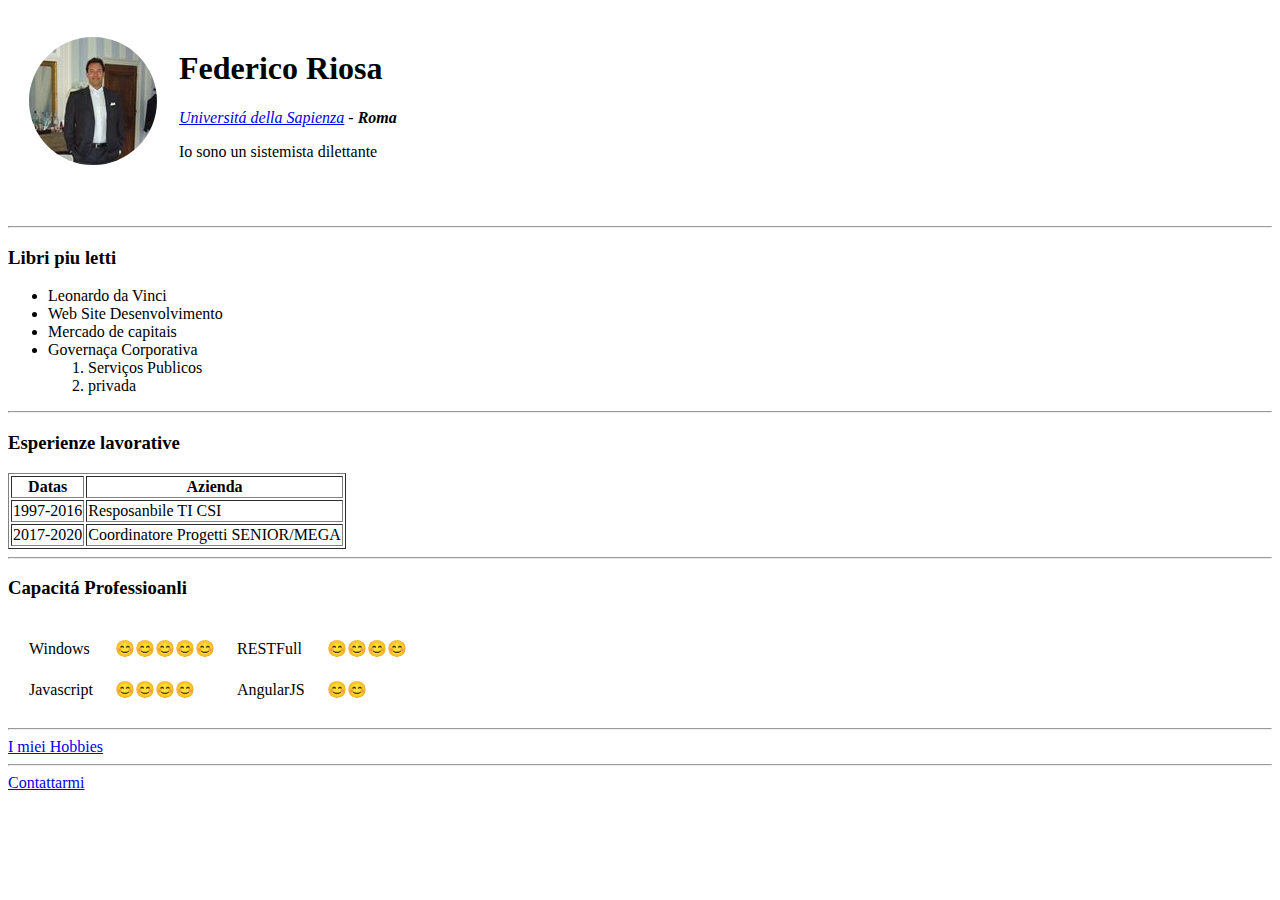
==== index.html @ eae26eab "Add files via upload" ====
<!DOCTYPE html>
<html lang="en">

<head>
  <meta charset="UTF-8">
  <meta name="viewport" content="width=device-width, initial-scale=1.0">
  <meta http-equiv="X-UA-Compatible" content="ie=edge">
  <title>😂 Federico Sito Persoanle</title>
</head>

<body>
  <table cellspacing="20">
    <tr>
      <td>
        <img src="images\FedericoRiosacircle-cropped.png" alt="Federico CV">
      </td>
      <td>
        <h1>Federico Riosa</h1>
          <p> <em> <a href="https://www.uniroma1.it/it/pagina-strutturale/home">Universitá della Sapienza</a> - <strong> Roma </strong></em></p>
          <p>Io sono un sistemista dilettante</p>
      </td>
    </tr>
    <tr>

    </tr>
  </table>

    <hr>
    <h3>Libri piu letti</h3>
      <ul>
          <li>Leonardo da Vinci</li>
          <li>Web Site Desenvolvimento</li>
          <li>Mercado de capitais</li>
          <li>Governaça Corporativa</li>
            <ol>
              <li>Serviços Publicos</li>
              <li>privada</li>
            </ol>
      </ul>
      <hr>
      <h3>Esperienze lavorative</h3>
      <table border="1">
        <thead>
          <tr>
            <th>Datas</th>
            <th>Azienda</th>
          </tr>
        </thead>
        <tbody>
          <tr>
            <td>1997-2016</td>
            <td>Resposanbile TI CSI</td>
          </tr>
          <tr>
            <td>2017-2020</td>
            <td>Coordinatore Progetti SENIOR/MEGA</td>
          </tr>

        </tbody>
        <tfoot>

        </tfoot>
      </table>
      <hr>
      <h3>Capacitá Professioanli</h3>
        <table  cellspacing="20">
          <tr>
            <td>
              Windows
            </td>
            <td>
              😊😊😊😊😊
            </td>
            <td>
              RESTFull
            </td>
            <td>
              😊😊😊😊
            </td>
          </tr>
          <tr>
            <td>
              Javascript
            </td>
            <td>
              😊😊😊😊
            </td>
            <td>AngularJS</td>
            <td>😊😊</td>
          </tr>


        </table>
      <hr>
    <a href="hobbies.html">I miei Hobbies</a>
    <hr>
    <a href="contatta-mi.html">Contattarmi</a>
</body>

</html>
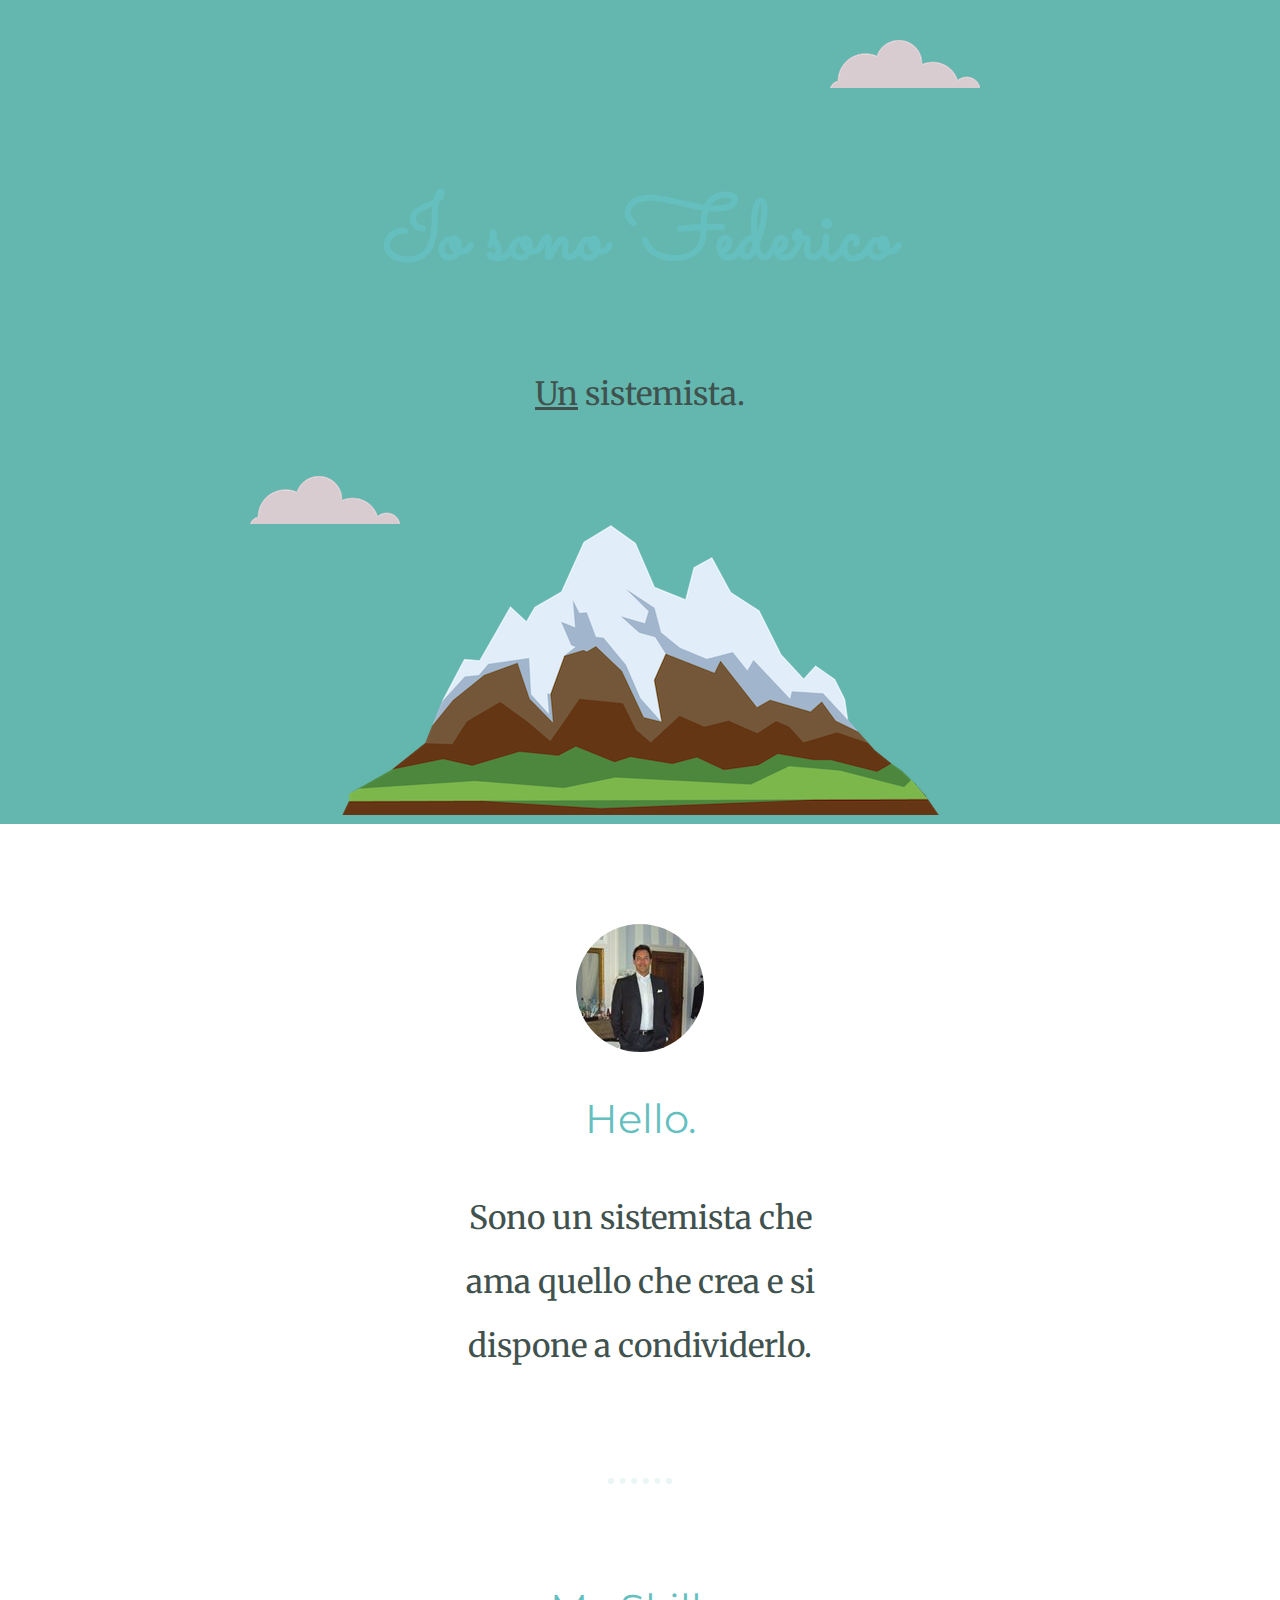
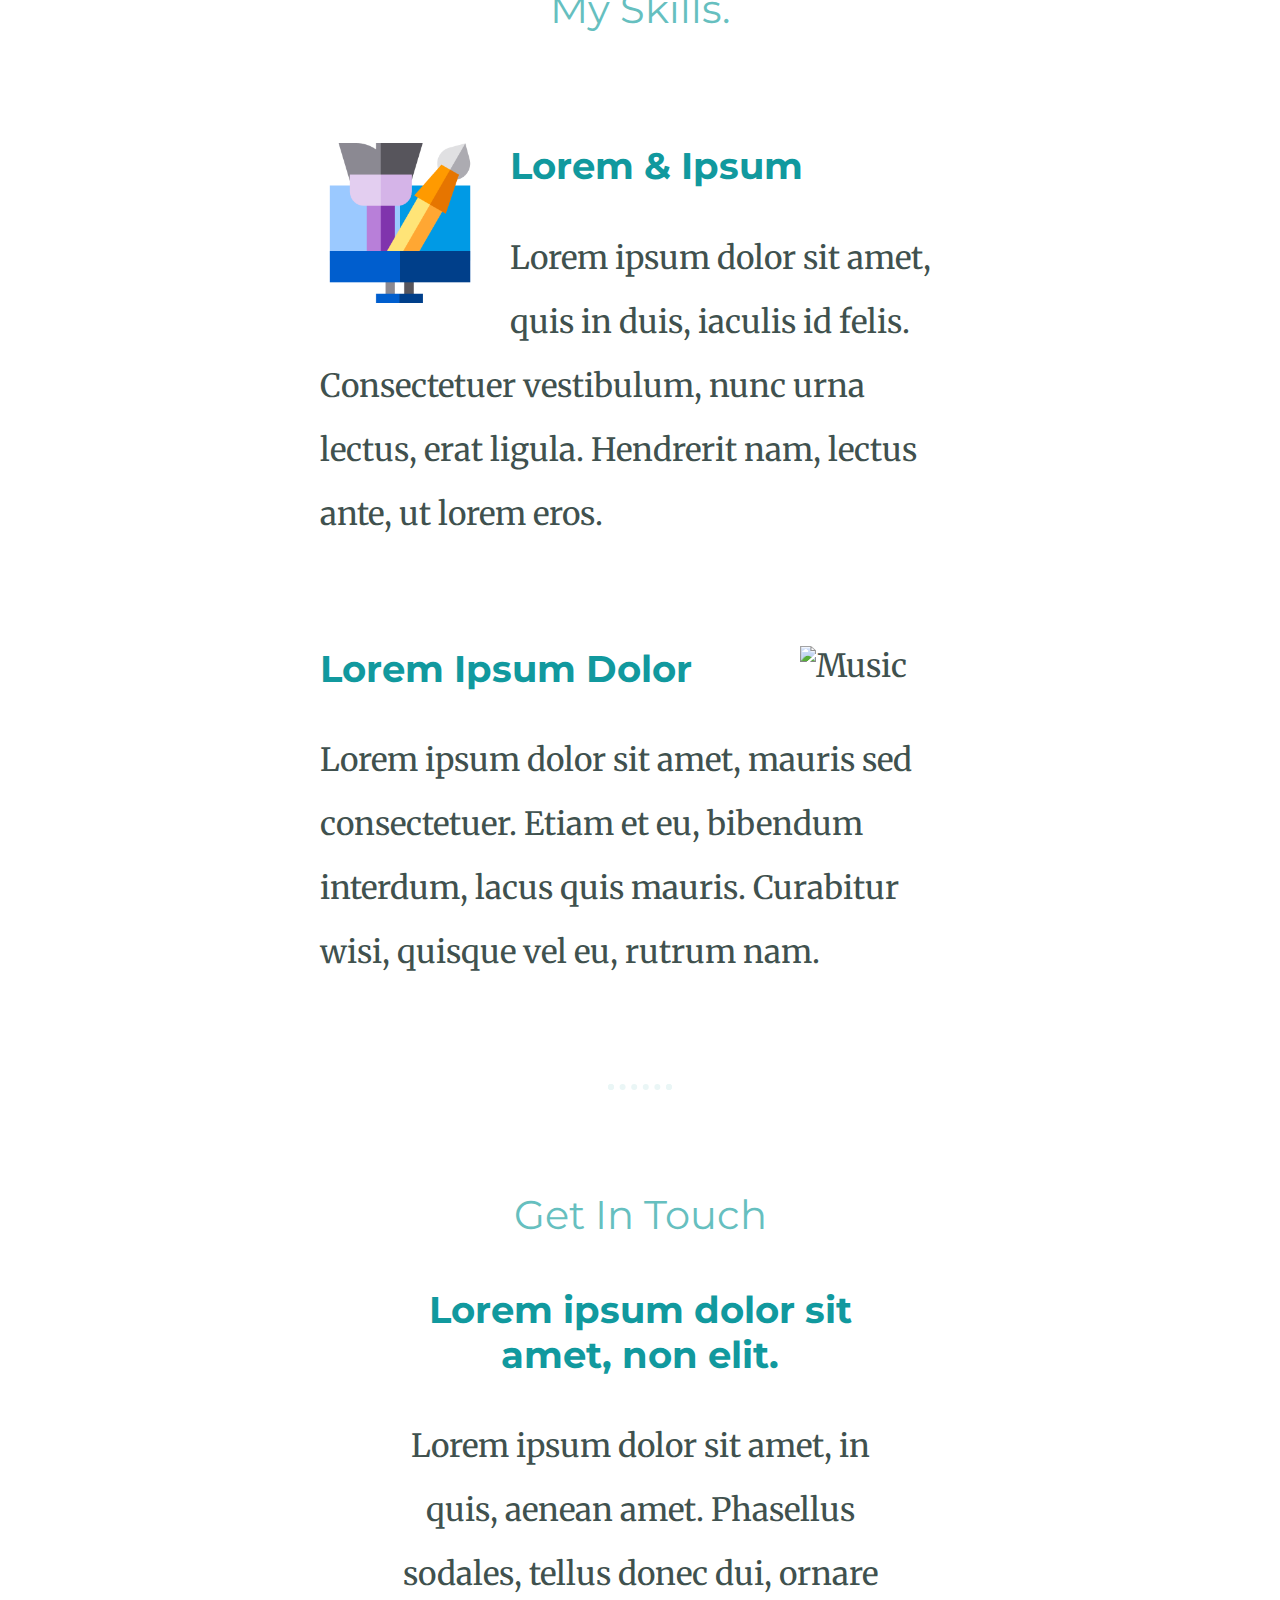
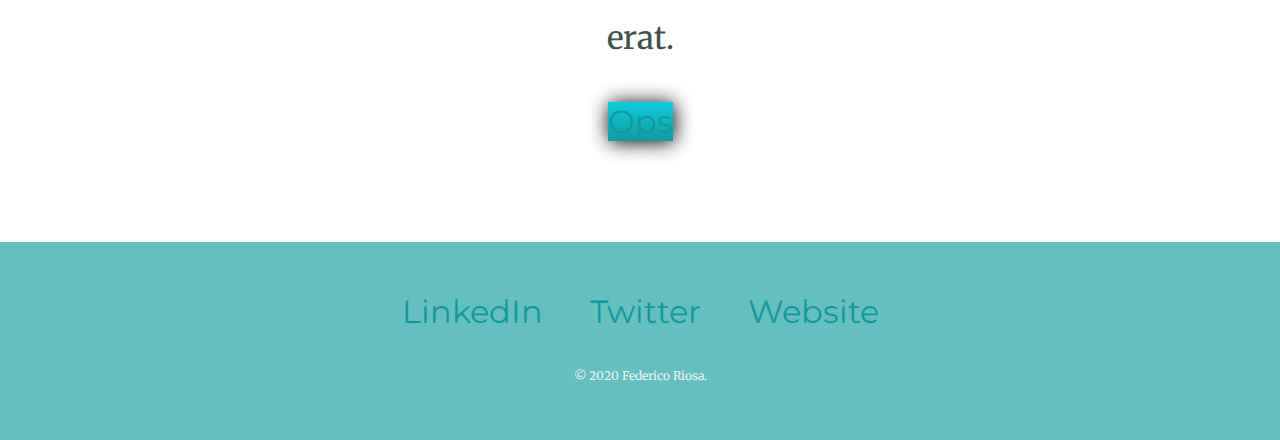
==== commit fab3ef44: "Add files via upload" ====
--- a/index.html
+++ b/index.html
@@ -1,100 +1,62 @@
 <!DOCTYPE html>
 <html lang="en">
-
 <head>
   <meta charset="UTF-8">
   <meta name="viewport" content="width=device-width, initial-scale=1.0">
   <meta http-equiv="X-UA-Compatible" content="ie=edge">
-  <title>😂 Federico Sito Persoanle</title>
+  <title>Federico Riosa</title>
+  <link rel="stylesheet" href="css/styles.css">
+  <link rel="icon" href="favicon.ico">
+  <link href="https://fonts.googleapis.com/css2?family=Merriweather:ital,wght@1,300&family=Montserrat:ital@1&family=Sacramento&display=swap" rel="stylesheet">
 </head>
+<body>
+  <div class="top-container">
+    <img class="top-cloud" src="images/cloud.png" alt="cloud-img">
+    <h1>Io sono Federico</h1>
+    <p></p>
+    <p><span class="pro">Un</span> sistemista.</p>
+    <img class="bottom-cloud" src="images/cloud.png" alt="cloud-img">
+    <img src="images/mountain.png" alt="mountain-img">
+  </div>
+  <div class="middle-container">
+    <div class="profile">
+      <img src="images\FedericoRiosacircle-cropped.png" alt="Federico CV">
+      <h2>Hello.</h2>
+      <p class="intro">Sono un sistemista che ama quello che crea e si dispone a condividerlo.</p>
+    </div>
+    <hr>
+    <div class="skills">
+      <h2>My Skills.</h2>
+      <div class="skill-row">
 
-<body>
-  <table cellspacing="20">
-    <tr>
-      <td>
-        <img src="images\FedericoRiosacircle-cropped.png" alt="Federico CV">
-      </td>
-      <td>
-        <h1>Federico Riosa</h1>
-          <p> <em> <a href="https://www.uniroma1.it/it/pagina-strutturale/home">Universitá della Sapienza</a> - <strong> Roma </strong></em></p>
-          <p>Io sono un sistemista dilettante</p>
-      </td>
-    </tr>
-    <tr>
+        <!--<a href="https://www.flaticon.com/authors/freepik" title="Freepik">Freepik</a> from <a href="https://www.flaticon.com/" title="Flaticon"> www.flaticon.com</a>-->
+        <img class="cod-img-skylls1" src="images\design.png" alt="Web Designer">
 
-    </tr>
-  </table>
-
+        <h3>Lorem & Ipsum</h3>
+        <p class="cod-skylls-desc">Lorem ipsum dolor sit amet, quis in duis, iaculis id felis. Consectetuer vestibulum, nunc urna lectus, erat ligula. Hendrerit nam, lectus ante, ut lorem eros.</p>
+      </div>
+      <div class="skill-row">
+        <img class="cod-img-skylls2" src="https://media1.giphy.com/media/LMDfhizL6GJg12wDnS/giphy.gif" alt="Music">
+        <h3>Lorem Ipsum Dolor</h3>
+        <p class="cod-skylls-desc1">Lorem ipsum dolor sit amet, mauris sed consectetuer. Etiam et eu, bibendum interdum, lacus quis mauris. Curabitur wisi, quisque vel eu, rutrum nam.</p>
+      </div>
+    </div>
     <hr>
-    <h3>Libri piu letti</h3>
-      <ul>
-          <li>Leonardo da Vinci</li>
-          <li>Web Site Desenvolvimento</li>
-          <li>Mercado de capitais</li>
-          <li>Governaça Corporativa</li>
-            <ol>
-              <li>Serviços Publicos</li>
-              <li>privada</li>
-            </ol>
-      </ul>
-      <hr>
-      <h3>Esperienze lavorative</h3>
-      <table border="1">
-        <thead>
-          <tr>
-            <th>Datas</th>
-            <th>Azienda</th>
-          </tr>
-        </thead>
-        <tbody>
-          <tr>
-            <td>1997-2016</td>
-            <td>Resposanbile TI CSI</td>
-          </tr>
-          <tr>
-            <td>2017-2020</td>
-            <td>Coordinatore Progetti SENIOR/MEGA</td>
-          </tr>
-
-        </tbody>
-        <tfoot>
-
-        </tfoot>
-      </table>
-      <hr>
-      <h3>Capacitá Professioanli</h3>
-        <table  cellspacing="20">
-          <tr>
-            <td>
-              Windows
-            </td>
-            <td>
-              😊😊😊😊😊
-            </td>
-            <td>
-              RESTFull
-            </td>
-            <td>
-              😊😊😊😊
-            </td>
-          </tr>
-          <tr>
-            <td>
-              Javascript
-            </td>
-            <td>
-              😊😊😊😊
-            </td>
-            <td>AngularJS</td>
-            <td>😊😊</td>
-          </tr>
+    <div class="contact-me">
+      <h2>Get In Touch</h2>
+      <h3>Lorem ipsum dolor sit amet, non elit.</h3>
+      <p>Lorem ipsum dolor sit amet, in quis, aenean amet. Phasellus sodales, tellus donec dui, ornare erat.</p>
+      <a class="btn" href="mailto:federico.riosa@gmail.com">Ops</a>
+    </div>
+  </div>
 
 
-        </table>
-      <hr>
-    <a href="hobbies.html">I miei Hobbies</a>
-    <hr>
-    <a href="contatta-mi.html">Contattarmi</a>
+  <div class="bottom-container">
+    <a class="footer-link" href="https://www.linkedin.com/">LinkedIn</a>
+    <a class="footer-link" href="https://twitter.com/">Twitter</a>
+    <a class="footer-link" href="https://www.appbrewery.co/">Website</a>
+    <p class="copyright">© 2020 Federico Riosa.</p>
+  </div>
+
 </body>
-
 </html>
--- a/css/styles.css
+++ b/css/styles.css
@@ -0,0 +1,165 @@
+body{
+  margin: 0;
+  color: #40514E;
+  text-align: center;
+  font-family: 'Merriweather', serif;
+  font-size: 200%;
+}
+
+h1 {
+  font-size: 5.625rem;
+  color: #66BFBF;
+  margin: 50px auto 0 auto;
+  font-family: 'Sacramento', cursive;
+  line-height: 2;
+}
+
+h2 {
+  font-size: 2.5rem;
+  color: #66BFBF;
+  font-weight: normal;
+  font-family: 'Montserrat', sans-serif;
+  padding-bottom: 10px;
+}
+
+h3 {
+  color: #11999E;
+  font-family: 'Montserrat', sans-serif;
+}
+
+p{
+  line-height: 2;
+}
+
+.copyright{
+  color: #EAF6F6;
+  font-size: 0.75rem;
+  padding: 20px 0;
+}
+
+hr{
+  border: dotted #EAF6F6 6px;
+  border-bottom: none;
+  width: 4%;
+  margin: 100px auto;
+}
+
+a{
+  color: #11999E;
+  font-family: 'Montserrat', sans-serif;
+  margin: 10px 20px;
+  text-decoration: none;
+}
+
+a:hover{
+  color: #EAF6F6;
+}
+
+.top-container{
+  background-color: #63b7af;
+  position: relative;
+  padding-top: 100px;
+}
+
+.middle-container{
+  margin: 100px 0;
+}
+
+.bottom-container{
+  background-color: #66BFBF;
+  padding: 50px 0 20px;
+
+}
+
+
+.pro{
+  text-decoration: underline;
+}
+
+.intro{
+  width: 30%;
+  margin: auto;
+}
+
+.top-cloud{
+  position: absolute;
+  right: 300px;
+  top: 40px;
+}
+
+.bottom-cloud{
+  position: absolute;
+  left: 250px;
+  bottom: 300px;
+}
+
+.skill-row{
+  width: 50%;
+  margin: 100px auto 100px auto;
+  text-align: left;
+
+}
+
+.cod-img-skylls1{
+  width: 25%;
+  float: left;
+  margin-right: 30px;
+}
+
+.cod-img-skylls2{
+  width: 25%;
+  float: right;
+  margin-left: 30px;
+}
+
+.contact-me{
+  width: 40%;
+  margin: 40px auto 60px;
+}
+
+.btn {
+   background: #11CDDC;
+   background:  -webkit-gradient(top, #fefefe, #dddddd);
+   background:  -o-linear-gradient(top, #fefefe, #dddddd);
+   background-image: -webkit-linear-gradient(top, #11CDDC, #11999E);
+   background-image: -moz-linear-gradient(top, #11CDDC, #11999E);
+   background-image: -ms-linear-gradient(top, #11CDDC, #11999E);
+   background-image: -o-linear-gradient(top, #11CDDC, #11999E);
+   background-image: linear-gradient(to bottom, #11CDDC, #11999E);
+   -webkit-border-radius: 8px;
+   -moz-border-radius: 8px;
+   border-radius: 8px;
+   color: #FFFFFF;
+   font-family: 'Montserrat', sans-serif;
+   font-size: 40px;
+   font-weight: 100;
+   padding: 40px;
+   
+   -webkit-box-shadow: 1px 1px 20px 0px #000000;
+
+   -moz-box-shadow: 1px 1px 20px 0px #000000;
+   box-shadow: 1px 1px 20px 0px #000000;
+   text-shadow: 1px 1px 20px #000000;
+   border: solid #337FED 1px;
+   text-decoration: none;
+   display: inline-block;
+   cursor: pointer;
+   text-align: center;
+}
+
+.btn:hover {
+   border: solid #337FED 1px;
+   background: #30E3CB;
+   background:  -webkit-gradient(top, #fefefe, #dddddd);
+   background:  -o-linear-gradient(top, #fefefe, #dddddd);
+
+   background-image: -webkit-linear-gradient(top, #30E3CB, #2BC4AD);
+   background-image: -moz-linear-gradient(top, #30E3CB, #2BC4AD);
+   background-image: -ms-linear-gradient(top, #30E3CB, #2BC4AD);
+   background-image: -o-linear-gradient(top, #30E3CB, #2BC4AD);
+   background-image: linear-gradient(to bottom, #30E3CB, #2BC4AD);
+   -webkit-border-radius: 20px;
+   -moz-border-radius: 20px;
+   border-radius: 20px;
+   text-decoration: none;
+}
